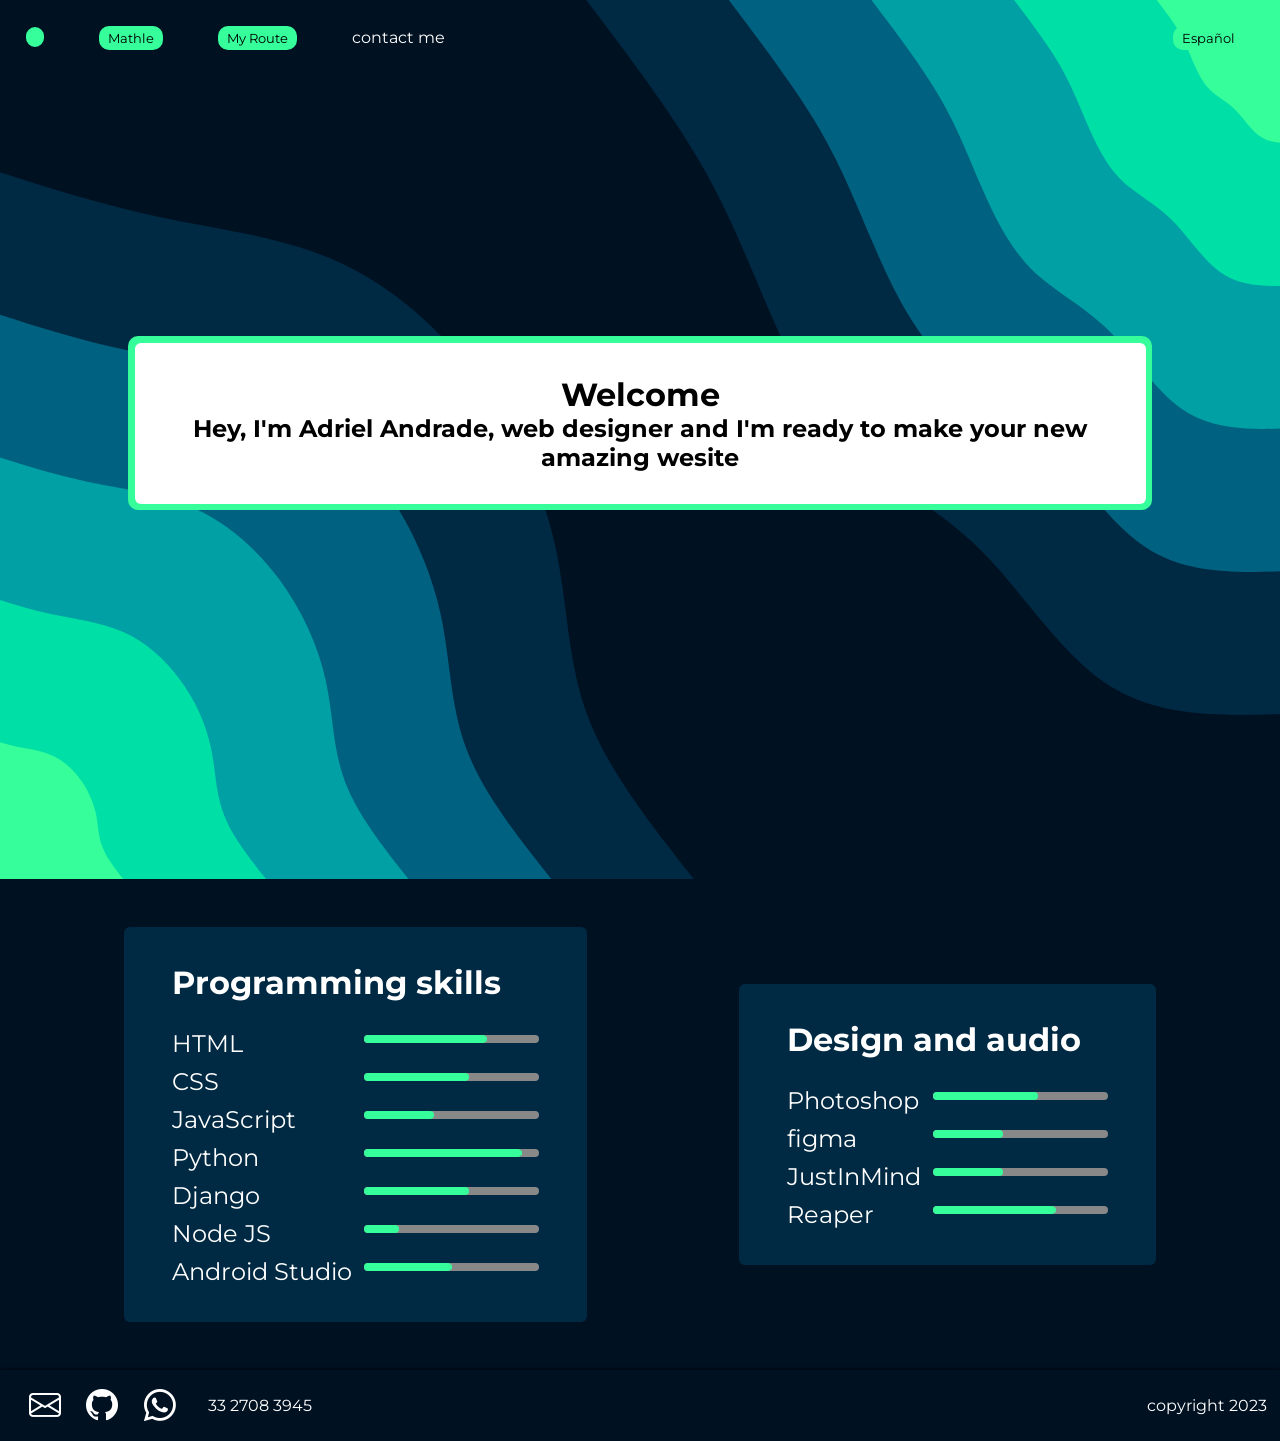
==== index.html @ 2f073711 "initial commit" ====
<!DOCTYPE html>
<html lang="en">
<head>
    <meta charset="UTF-8">
    <meta name="viewport" content="width=device-width, initial-scale=1.0">
    <link rel="preconnect" href="https://fonts.googleapis.com">
    <link rel="preconnect" href="https://fonts.gstatic.com" crossorigin>

    <link href="https://fonts.googleapis.com/css2?family=Montserrat:wght@400;700&display=swap" rel="stylesheet">
    <link rel="stylesheet" href="index.css">
    <link rel="stylesheet" href="https://cdn.jsdelivr.net/npm/bootstrap-icons@1.10.5/font/bootstrap-icons.css">
    <link href="https://unpkg.com/aos@2.3.1/dist/aos.css" rel="stylesheet">

    <script defer src="index.js"></script>
    <script src="https://unpkg.com/aos@2.3.1/dist/aos.js"></script>
    <title>Portfolio</title>
</head>
<body class="scrollable">
    <div id="background1">
        <button id="btnTitle" class="button">Home</button>
        <button id="btnMathle" class="button">Mathle</button>
        <button id="btnMyRoute" class="button">My Route</button>
        <a href="#group-buttons" id="contact">contact me</a>

        <button id="btnLanguage" class="button">Español</button>

        <div id="welcome" class="box1">
            <div id="second-div">
                <h1 id="title" class="titles">Welcome</h1>
                <h2 id="subtitle" class="subtitles">Hey, I'm Adriel Andrade, web designer and I'm ready to make your new amazing wesite</h2>
            </div>
        </div>

        <div id="mathle" class="box1">
            <div id="second-div">
                <h3 id="mathle-title" class="titles">Mathle</h3>
                <p id="mathle-text" class="subtitles">A project made to help you to learn maths, it has a system of
                    register and log in and some activities like a rush or read activities
                    sadly, it's not finished yet
                </p>
            </div>
        </div>

        <div id="myRoute" class="box1">
            <div id="second-div">
                <h3 id="myRoute-title" class="titles">My Route</h3>
                <p id="myRoute-text" class="subtitles">An aplication made to help you finding any bus or train routes so you
                    can get to your destination
                </p>
            </div>
        </div>
    </div>

    <div id="skills-div">
        <div class="card" data-aos="zoom-in">
            <h3 class="card-title">Programming skills</h2>
            <div class="skills">
                <div class="skills-item">
                    <p class="skills-tech">HTML</p>
                    <div class="skills-bar skills-bar--70"></div>
                </div>
                <div class="skills-item">
                    <p class="skills-tech">CSS</p>
                    <div class="skills-bar skills-bar--60"></div>
                </div>
                <div class="skills-item">
                    <p class="skills-tech">JavaScript</p>
                    <div class="skills-bar skills-bar--40"></div>
                </div>
                <div class="skills-item">
                    <p class="skills-tech">Python</p>
                    <div class="skills-bar skills-bar--90"></div>
                </div>
                <div class="skills-item">
                    <p class="skills-tech">Django</p>
                    <div class="skills-bar skills-bar--60"></div>
                </div>
                <div class="skills-item">
                    <p class="skills-tech">Node JS</p>
                    <div class="skills-bar skills-bar--20"></div>
                </div>
                <div class="skills-item">
                    <p class="skills-tech">Android Studio</p>
                    <div class="skills-bar skills-bar--50"></div>
                </div>
            </div>
        </div>
        <div class="card" data-aos="zoom-in">
            <h3 class="card-title">Design and audio</h2>
            <div class="skills">
                <div class="skills-item">
                    <p class="skills-tech">Photoshop</p>
                    <div class="skills-bar skills-bar--60"></div>
                </div>
                <div class="skills-item">
                    <p class="skills-tech">figma</p>
                    <div class="skills-bar skills-bar--40"></div>
                </div>
                <div class="skills-item">
                    <p class="skills-tech">JustInMind</p>
                    <div class="skills-bar skills-bar--40"></div>
                </div>
                <div class="skills-item">
                    <p class="skills-tech">Reaper</p>
                    <div class="skills-bar skills-bar--70"></div>
                </div>
            </div>
        </div>
    </div>

    <div id="mathle-photos">
        <h3 id="subtitle2" class="subt">Mathle images</h3>
        <div id="image-container">
            <img src="images/mathle_rush.jpeg" alt="" class="image">
        </div>
        <p id="wid">I made big part of all mathle front-end and I worked with its SQLite data base in Django</p>
    </div>

    <div id="myRoute-photos">
        <h3 id="subtitle3" class="subt">MyRoute images</h3>
        <div id="image-myroute">
            <div id="first-block" class="block">
                <img src="images/camiones.jpg" data-aos="fade-right">
                <p>I made all My Route front-end and some parts of its back-end</p>
            </div>
            <div id="second-block" class="block">
                <p>I worked with Android Studio and with an SQLite data base</p>
                <img src="images/mapa.jpg" data-aos="fade-left">
            </div>
        </div>
    </div>
    
</body>
<script>
    AOS.init({
        once: true
    });
</script>
<footer>
    <div id="group-buttons">
        <a href="mailto:adriel.andrade276@gmail.com"><i class="bi bi-envelope"></i></a>
        <a href="https://github.com/Cubos27" target="_blank"><i class="bi bi-github"></i></a>
        <a href="https://wa.link/aowhos" target="_blank"><i class="bi bi-whatsapp"></i></a>
        <p id="number">33 2708 3945</p>
    </div>
    <p>copyright 2023</p>
</footer>
</html>
---- index.css ----
:root {
    --border-radius: 6px;
    --skills-bar-length: 0%;
}

* {
    color: white;
    margin: 0;
    font-family: 'Montserrat', sans-serif;
    background-color: #001122;
}

#background1 {
    padding-bottom: 1vh;
    width: 100%;
    background-repeat: no-repeat;
    background-position: center;
    background-size: cover;
    background-image: url('images/background.svg');
}

.box1 {
    text-align: center;
    margin: 29vh 10vw;
    border-radius: 10px;
    padding: 6.5px;
    /*THIS IS HOW TO MAKE A MARGIN WITH GRADIENT*/
    /* background-image: linear-gradient(
        239deg,
        #36fe9b, 
        #00dfa5, 
        #00a0a4,
        #006280,
        #002a43); */
    background-color: #36fe9b;
    animation-name: color;
    animation-duration: 1.5s;
    margin-bottom: 40vh;
}

#second-div {
    background-color: white;
    padding: 2rem 1rem;
    border-radius: var(--border-radius);
}

.titles, .subtitles {
    background-color: white;
    color: black;
}

#skills-div {
    background-color: #001122;
    display: flex;
    justify-content: space-around;
    align-items: center;
    padding: 3rem;
}

.card {
    background-color: #002a43;
    padding: 4vh 3rem;
    border-radius: var(--border-radius);
    float: left;
}

.card-title {
    margin-bottom: 2vh;
}

.skills {
    background: none;
    display: flex;
    flex-direction: column;
    justify-content: center;
}

.skills-item {
    background: none;
    display: flex;
    justify-content: space-between;
    align-items: center;
}

.skills-tech {
    margin-right: 1vw;
    margin-top: 1vh;
}

.skills-bar,
.skills-bar::after {
    position: relative;
    background-color: #888;
    border-radius: var(--border-radius);
    width: 175px;
    height: 8px;
    overflow: hidden;
}

.skills-bar::after {
    content: '';
    position: absolute;
    left: -175px;
    background-color: #36fe9b;
    transition: all 2s ease;
    animation: skills-bar-fill 2s ease-in-out forwards;
}

.skills-bar--90::after {
    --skills-bar-length: 90%
}

.skills-bar--70::after {
    --skills-bar-length: 70%
}

.skills-bar--60::after {
    --skills-bar-length: 60%
}

.skills-bar--50::after {
    --skills-bar-length: 50%
}

.skills-bar--40::after {
    --skills-bar-length: 40%
}

.skills-bar--20::after {
    --skills-bar-length: 20%
}

@keyframes skills-bar-fill { 
    to {
        transform: translateX(var(--skills-bar-length));
    }
}

#mathle {
    display: none;
}

#image-container {
    display: flex;
    justify-content: center;
    align-items: center;
    background-color: #001122;
    margin-bottom: 3vh;
}

#mathle-photos {
    display: none;
    background-color: #001122;
    margin-bottom: 8vh;
}

.subt {
    padding-top: 5vh;
    text-align: center;
    margin-bottom: 5vh;
}

.image {
    display: block;
    border-radius: 25px;
    width: 100%;
    max-width: 800px;
}

#wid {
    margin: 0 3vw;
    display: block;
    text-align: center;
}

#myRoute {
    display: none;
}

#myRoute-photos {
    display: none;
    background-color: #001122;
}

#image-myroute {
    margin-bottom: 5vh;
}

.block {
    display: flex;
    justify-content: space-around;
    align-items: center;
    padding: 2vh 0;
}

.block img {
    width: 30%;
    max-width: 350px;
    border-radius: 25px;
}

.block p {
    margin: 0 3vw;
}

h3 {
    font-size: 2rem;
    background: none;
}

p {
    font-size: 1.5rem;
    background: none;
}

@keyframes color {
    0% {opacity: 0%;}
    100% {opacity: 100%;}
}

#contact {
    margin: 2vw;
    color: white;
    text-decoration: none;
    transition: all 0.3s ease;
    background: none;
}

#contact:hover {
    color: #36fe9b;
    transition: all 0.3s ease;
}

.button {
    background-color: #36fe9b;
    border: 3px solid #36fe9b;
    border-radius: 10px;
    color: black;
    margin: 2vw;
    transition: all 1s ease;
    cursor: pointer;
}

.button:hover {
    transition: all 0.3s ease;
    background-color: #001122;
    color: white;
}

#btnLanguage {
    position: fixed;
    right: 10px;
}

footer{
    display: flex;
    justify-content: space-between;
    align-items: center;
    box-shadow: black 0 0 4px;
}

footer p {
    display: inline;
    margin-right: 1vw;
    text-align: left;
    font-size: 1rem;
}

#group-buttons {
    display: flex;
    padding: 1rem;
    align-items: center;
}

.bi {
    margin: 1vh 1vw;
    font-size: 2rem;
}

.bi:hover {
    color: #36fe9b;
    transition: all .4s ease;
}

#number {
    margin-left: 1.5vw;
}

@media screen and (max-width: 1000px) {
    #skills-div {
        flex-direction: column;
        justify-content: center;
    }

    .card {
        margin-top: 3vh;
    }
}
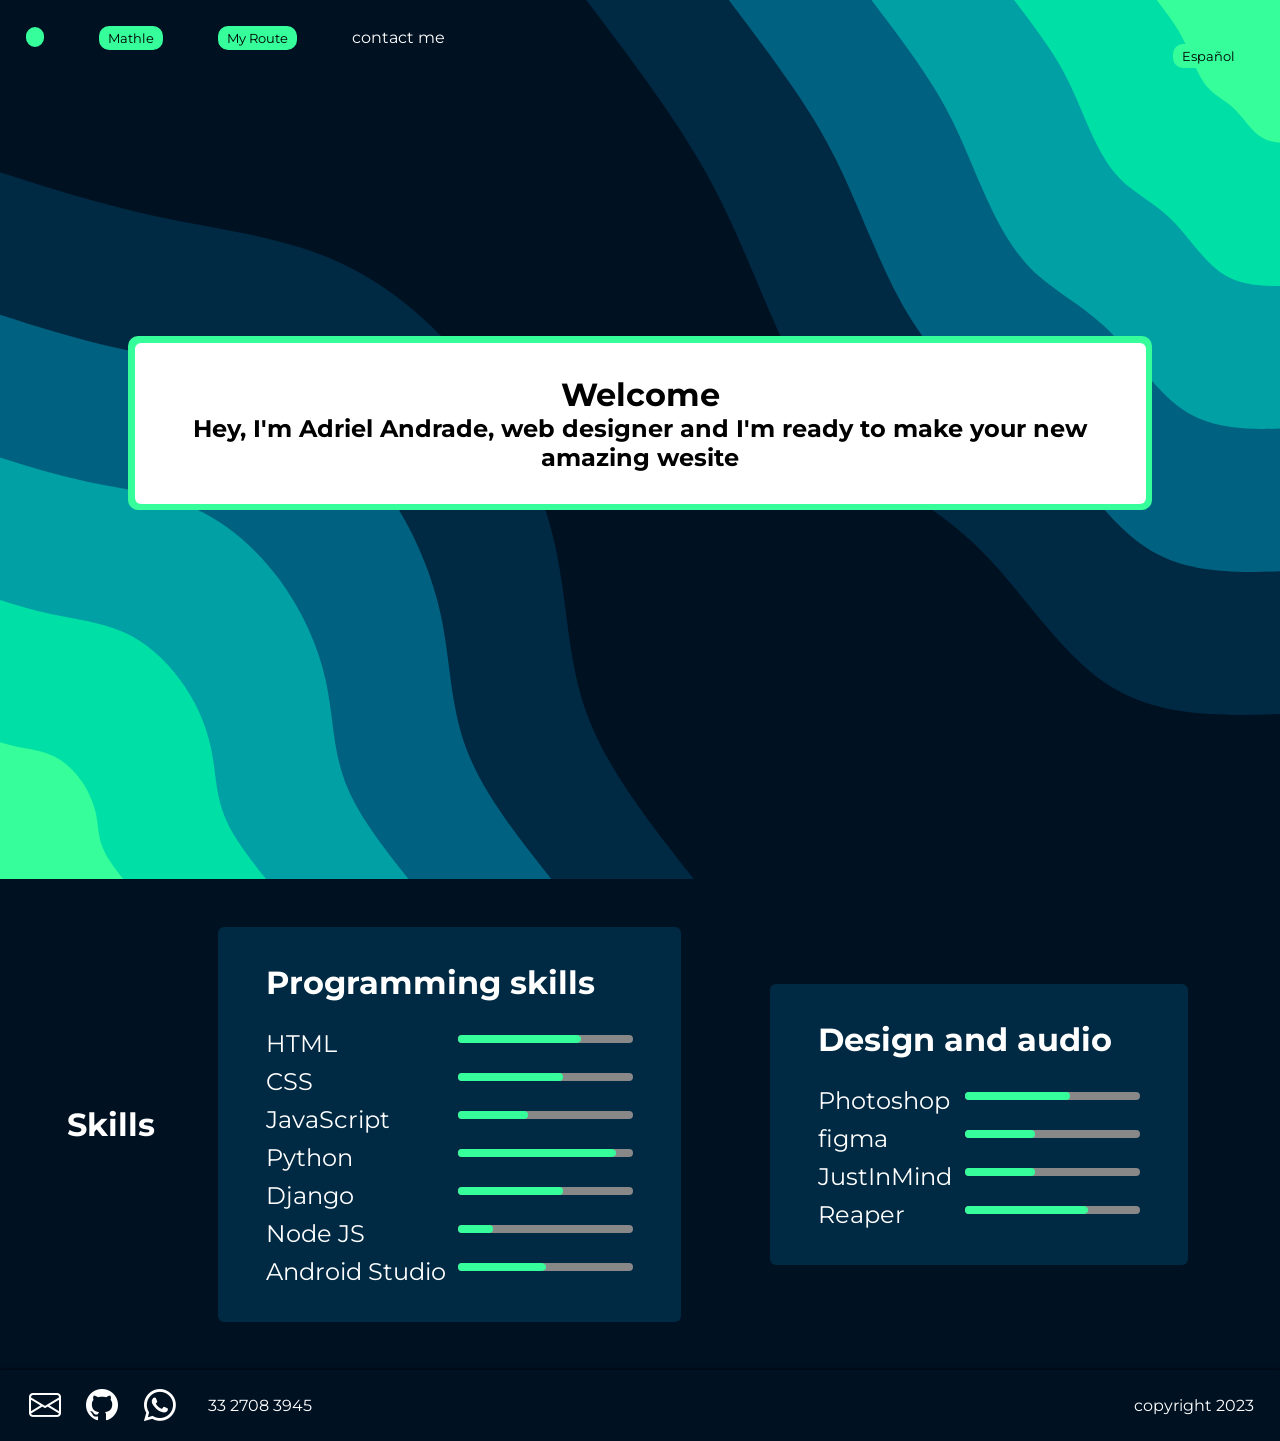
==== commit 4ee3a812: "version 1.1 fixed some bugs" ====
--- a/index.html
+++ b/index.html
@@ -52,8 +52,9 @@
     </div>
 
     <div id="skills-div">
+        <h3 id="h3-skills">Skills</h3>
         <div class="card" data-aos="zoom-in">
-            <h3 class="card-title">Programming skills</h2>
+            <h3 class="card-title" id="prog">Programming skills</h2>
             <div class="skills">
                 <div class="skills-item">
                     <p class="skills-tech">HTML</p>
@@ -86,7 +87,7 @@
             </div>
         </div>
         <div class="card" data-aos="zoom-in">
-            <h3 class="card-title">Design and audio</h2>
+            <h3 class="card-title" id="desi">Design and audio</h2>
             <div class="skills">
                 <div class="skills-item">
                     <p class="skills-tech">Photoshop</p>
@@ -120,12 +121,12 @@
         <h3 id="subtitle3" class="subt">MyRoute images</h3>
         <div id="image-myroute">
             <div id="first-block" class="block">
-                <img src="images/camiones.jpg" data-aos="fade-right">
-                <p>I made all My Route front-end and some parts of its back-end</p>
+                <img src="images/camiones.jpg" >
+                <p id="myroute-wid1">I made all My Route front-end and some parts of its back-end</p>
             </div>
             <div id="second-block" class="block">
-                <p>I worked with Android Studio and with an SQLite data base</p>
-                <img src="images/mapa.jpg" data-aos="fade-left">
+                <p id="myroute-wid2">I worked with Android Studio and with an SQLite data base</p>
+                <img src="images/mapa.jpg">
             </div>
         </div>
     </div>
@@ -138,9 +139,9 @@
 </script>
 <footer>
     <div id="group-buttons">
-        <a href="mailto:adriel.andrade276@gmail.com"><i class="bi bi-envelope"></i></a>
-        <a href="https://github.com/Cubos27" target="_blank"><i class="bi bi-github"></i></a>
-        <a href="https://wa.link/aowhos" target="_blank"><i class="bi bi-whatsapp"></i></a>
+        <a href="mailto:adriel.andrade276@gmail.com"><i id="mail" class="bi bi-envelope"></i></a>
+        <a href="https://github.com/Cubos27" target="_blank"><i id="git" class="bi bi-github"></i></a>
+        <a href="https://wa.link/aowhos" target="_blank"><i id="whats" class="bi bi-whatsapp"></i></a>
         <p id="number">33 2708 3945</p>
     </div>
     <p>copyright 2023</p>
--- a/index.css
+++ b/index.css
@@ -62,6 +62,7 @@
     padding: 4vh 3rem;
     border-radius: var(--border-radius);
     float: left;
+    margin: 0 2vw;
 }
 
 .card-title {
@@ -191,6 +192,7 @@
     justify-content: space-around;
     align-items: center;
     padding: 2vh 0;
+    margin: 0 3vw;
 }
 
 .block img {
@@ -200,7 +202,8 @@
 }
 
 .block p {
-    margin: 0 3vw;
+    margin: 0 2vw;
+    text-align: center;
 }
 
 h3 {
@@ -250,6 +253,8 @@
 #btnLanguage {
     position: fixed;
     right: 10px;
+    top: 2vh;
+    z-index: +1;
 }
 
 footer{
@@ -261,7 +266,7 @@
 
 footer p {
     display: inline;
-    margin-right: 1vw;
+    margin-right: 2vw;
     text-align: left;
     font-size: 1rem;
 }
@@ -284,6 +289,22 @@
 
 #number {
     margin-left: 1.5vw;
+}
+
+.bi-animation {
+    animation: flashing 1.5s;
+}
+
+@keyframes flashing {
+    0% {
+        color: white;
+    }
+    50% {
+        color: #36fe9b;
+    }
+    100% {
+        color: white;
+    }
 }
 
 @media screen and (max-width: 1000px) {
@@ -295,4 +316,8 @@
     .card {
         margin-top: 3vh;
     }
+
+    #contact {
+        display: block;
+    }
 }
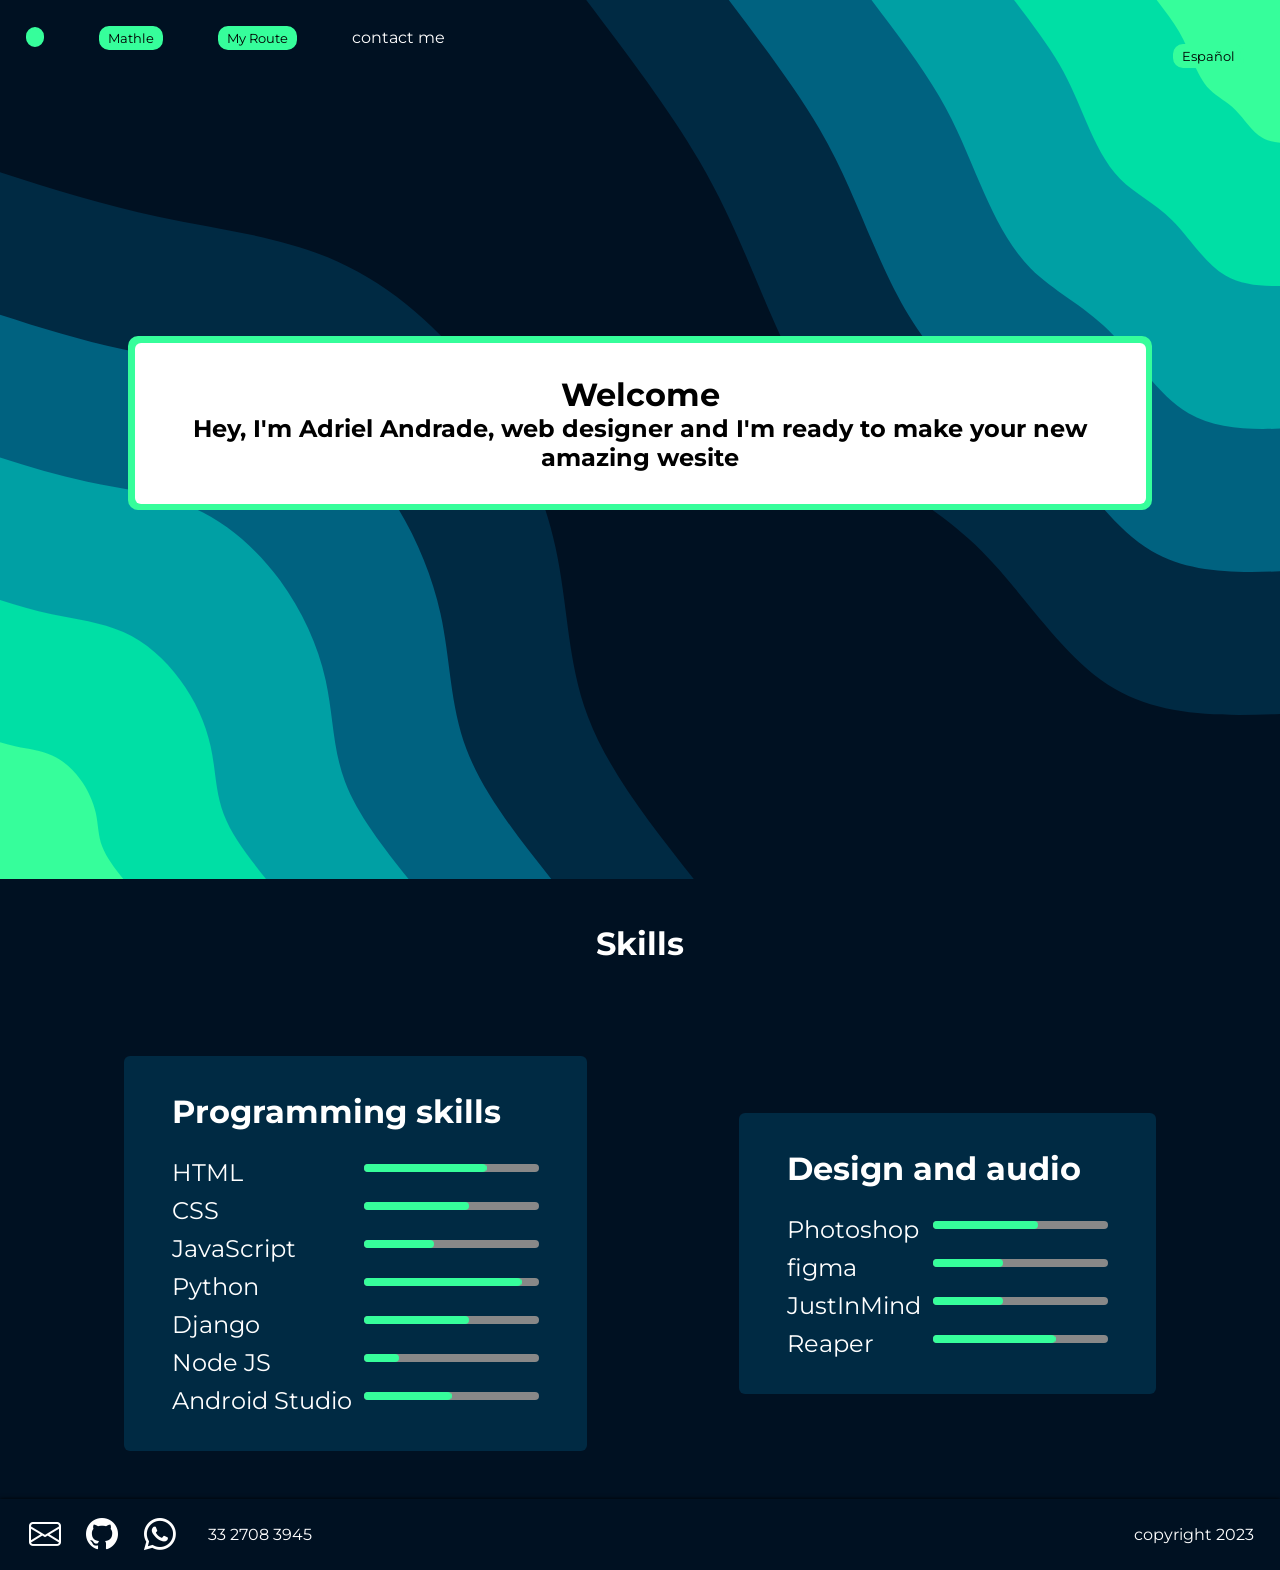
==== commit 0b470093: "version 1.12" ====
--- a/index.html
+++ b/index.html
@@ -34,7 +34,7 @@
         <div id="mathle" class="box1">
             <div id="second-div">
                 <h3 id="mathle-title" class="titles">Mathle</h3>
-                <p id="mathle-text" class="subtitles">A project made to help you to learn maths, it has a system of
+                <p id="mathle-text" class="subtitles">A project I worked on made to help you to learn maths, it has a system of
                     register and log in and some activities like a rush or read activities
                     sadly, it's not finished yet
                 </p>
@@ -44,15 +44,15 @@
         <div id="myRoute" class="box1">
             <div id="second-div">
                 <h3 id="myRoute-title" class="titles">My Route</h3>
-                <p id="myRoute-text" class="subtitles">An aplication made to help you finding any bus or train routes so you
+                <p id="myRoute-text" class="subtitles">An app I worked on made to help you finding any bus or train routes so you
                     can get to your destination
                 </p>
             </div>
         </div>
     </div>
 
+    <h3 id="h3-skills" class="subt">Skills</h3>
     <div id="skills-div">
-        <h3 id="h3-skills">Skills</h3>
         <div class="card" data-aos="zoom-in">
             <h3 class="card-title" id="prog">Programming skills</h2>
             <div class="skills">
